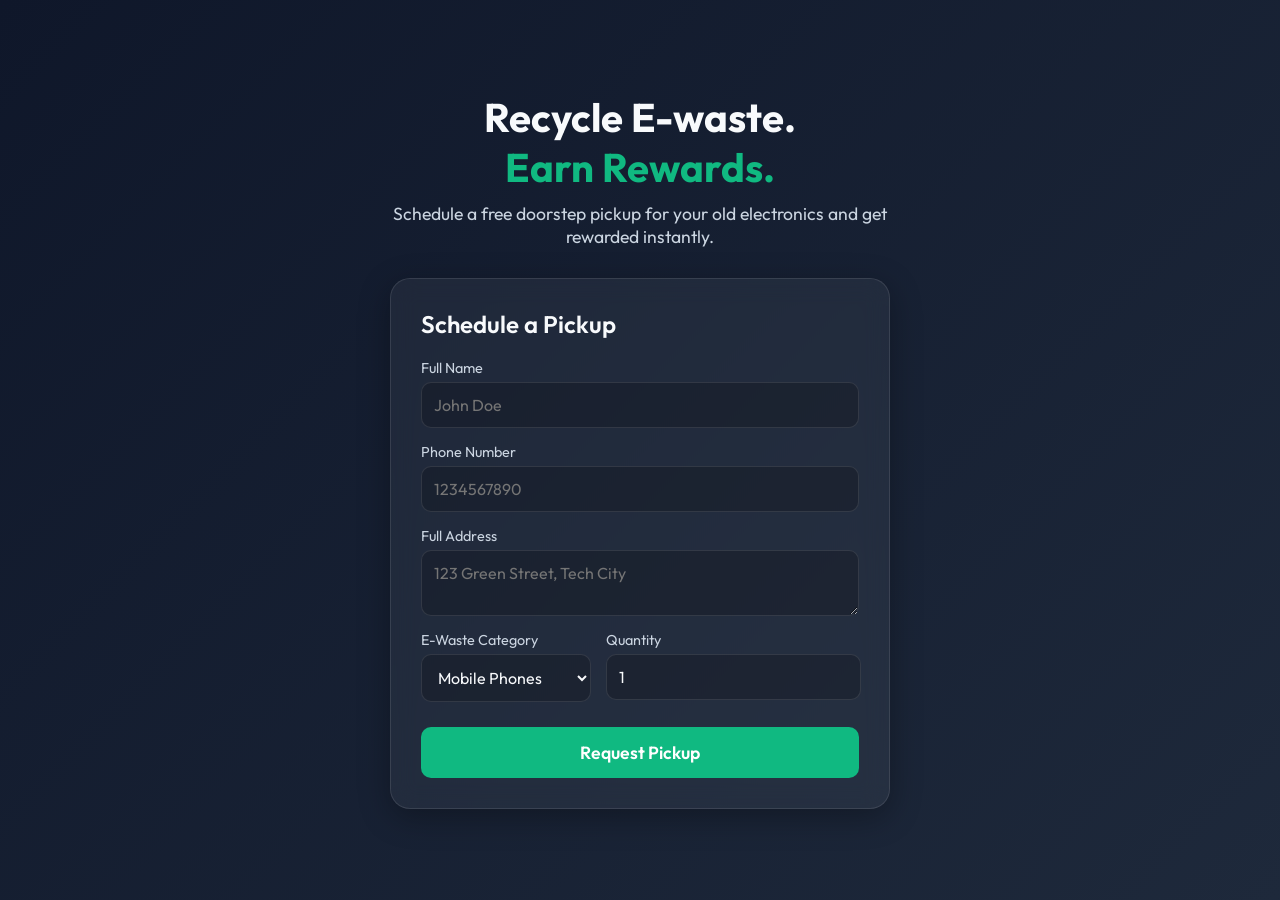
==== frontend/index.html @ 9cf576cc "Initial commit: Complete E-Waste MVP" ====
<!DOCTYPE html>
<html lang="en">

<head>
    <meta charset="UTF-8">
    <meta name="viewport" content="width=device-width,initial-scale=1.0">
    <title>Eco-Collect | E-Waste Rewards</title>
    <!-- Importing a beautiful modern font from Google -->
    <link href="https://fonts.googleapis.com/css2?family=Outfit:wght@300;400;600;700&display=swap" rel="stylesheet">
    <!--Connecting our CSS file-->
    <link rel="stylesheet" href="style.css">
</head>

<body>
    <div class="container">
        <!--Hero Section -->
        <header class="hero">
            <h1>Recycle E-waste. <span class="highlight"> <br>Earn Rewards.</span></h1>
            <p> Schedule a free doorstep pickup for your old electronics and get rewarded instantly. </p>
        </header>

        <!-- Main Form Section -->
        <main class="card glass">
            <div id="form-section">
                <h2>Schedule a Pickup</h2>
                <form id="pickup-form">
                    <div class="input-group">
                        <label for="fullName">Full Name</label>
                        <input type="text" id="fullName" required placeholder="John Doe">
                    </div>
                    <div class="input-group">
                        <label for="phone">Phone Number</label>
                        <input type="tel" id="phone" required placeholder="1234567890">
                    </div>
                    <div class="input-group">
                        <label for="address">Full Address</label>
                        <textarea id="address" required rows="2" placeholder="123 Green Street, Tech City"></textarea>
                    </div>
                    <div class="row">
                        <div class="input-group">
                            <label for="category">E-Waste Category</label>
                            <select id="category" required>
                                <option value="Mobile">Mobile Phones</option>
                                <option value="Laptop">Laptops</option>
                                <option value="Accessories">Accessories</option>
                                <option value="Large Appliances">Large Appliances</option>
                            </select>
                        </div>
                        <div class="input-group">
                            <label for="quantity">Quantity</label>
                            <input type="number" id="quantity" required min="1" value="1">
                        </div>
                    </div>
                    <button type="submit" id="submit-btn" class="btn-primary">Request Pickup</button>
                    <p id="error-message" class="error hidden">Someting went wrong. Please try again.</p>
                </form>
            </div>
            <!-- Success Section (Hidden by default shown by JS later) -->
            <div id="success-section" class="hidden">
                <div class="success-icon">🎉</div>
                <h2> Pickup Scheduled!</h2>
                <p> Your request (ID: <span id="req-id"></span>) is pending. </p>
                <div class="reward-box">
                    <span class="reward-text">Estimated Reward</span>
                    <span class="reward-points" id="reward-points">0</span>
                    <span class="pts">pts</span>
                </div>
                <p class="small-text">Our team will contact you shortly to confirm the pickup time</p>
                <button id="reset-btn" class="btn-secondary">Schedule Another</button>
            </div>
        </main>
    </div>
    <!-- We will create this JS file in the next step-->
    <script src="app.js"></script>
</body>

</html>
---- frontend/style.css ----
:root {
    /* Color Palette */
    --bg-gradient: linear-gradient(135deg, #0f172a, #1e293b);
    --primary-color: #10b981;
    /* Vibrant Green */
    --primary-hover: #059669;
    --text-main: #f8fafc;
    --text-muted: #cbd5e1;
    --glass-bg: rgba(255, 255, 255, 0.05);
    --glass-border: rgba(255, 255, 255, 0.1);
}

* {
    box-sizing: border-box;
    margin: 0;
    padding: 0;
}

body {
    font-family: 'Outfit', sans-serif;
    background: var(--bg-gradient);
    color: var(--text-main);
    min-height: 100vh;
    display: flex;
    justify-content: center;
    align-items: center;
    padding: 20px;
}

.container {
    max-width: 500px;
    width: 100%;
}

/* Typography & Hero */
.hero {
    text-align: center;
    margin-bottom: 30px;
    animation: fadeInDown 0.8s ease-out;
    /* Smooth entrance */
}

.hero h1 {
    font-size: 2.5rem;
    font-weight: 700;
    margin-bottom: 10px;
}

.highlight {
    color: var(--primary-color);
}

.hero p {
    color: var(--text-muted);
    font-size: 1.1rem;
}

/* Glassmorphism Card Effect */
.glass {
    background: var(--glass-bg);
    backdrop-filter: blur(12px);
    -webkit-backdrop-filter: blur(12px);
    border: 1px solid var(--glass-border);
    border-radius: 20px;
    padding: 30px;
    box-shadow: 0 8px 32px 0 rgba(0, 0, 0, 0.3);
    animation: fadeInUp 0.8s ease-out;
}

h2 {
    font-size: 1.5rem;
    margin-bottom: 20px;
    font-weight: 600;
}

/* Form Inputs */
.input-group {
    margin-bottom: 15px;
    display: flex;
    flex-direction: column;
}

.row {
    display: flex;
    gap: 15px;
}

.row .input-group {
    flex: 1;
}

label {
    font-size: 0.9rem;
    color: var(--text-muted);
    margin-bottom: 5px;
}

input,
select,
textarea {
    background: rgba(0, 0, 0, 0.2);
    border: 1px solid var(--glass-border);
    border-radius: 10px;
    padding: 12px;
    color: var(--text-main);
    font-family: 'Outfit', sans-serif;
    font-size: 1rem;
    transition: all 0.3s ease;
}

input:focus,
select:focus,
textarea:focus {
    outline: none;
    border-color: var(--primary-color);
    box-shadow: 0 0 10px rgba(16, 185, 129, 0.2);
    /* Glow effect */
}

/* Buttons */
button {
    width: 100%;
    padding: 14px;
    border: none;
    border-radius: 10px;
    font-size: 1.1rem;
    font-weight: 600;
    font-family: 'Outfit', sans-serif;
    cursor: pointer;
    transition: all 0.3s ease;
    margin-top: 10px;
}

.btn-primary {
    background: var(--primary-color);
    color: white;
}

.btn-primary:hover {
    background: var(--primary-hover);
    transform: translateY(-2px);
}

.btn-secondary {
    background: transparent;
    border: 1px solid var(--primary-color);
    color: var(--primary-color);
    margin-top: 20px;
}

.btn-secondary:hover {
    background: rgba(16, 185, 129, 0.1);
}

/* Utility Classes */
.hidden {
    display: none !important;
}

.error {
    color: #ef4444;
    font-size: 0.9rem;
    margin-top: 10px;
    text-align: center;
}

.small-text {
    color: var(--text-muted);
    font-size: 0.85rem;
    margin-top: 10px;
}

/* Success Screen */
#success-section {
    text-align: center;
    animation: zoomIn 0.5s ease-out;
}

.success-icon {
    font-size: 4rem;
    margin-bottom: 10px;
}

.reward-box {
    background: rgba(16, 185, 129, 0.1);
    border: 1px solid var(--primary-color);
    border-radius: 15px;
    padding: 20px;
    margin: 20px 0;
}

.reward-text {
    display: block;
    color: var(--primary-color);
    font-size: 0.9rem;
    text-transform: uppercase;
    letter-spacing: 1px;
}

.reward-points {
    font-size: 3rem;
    font-weight: 700;
    color: white;
}

.pts {
    font-size: 1.2rem;
    color: var(--text-muted);
}

/* Animations Keyframes */
@keyframes fadeInDown {
    from {
        opacity: 0;
        transform: translateY(-20px);
    }

    to {
        opacity: 1;
        transform: translateY(0);
    }
}

@keyframes fadeInUp {
    from {
        opacity: 0;
        transform: translateY(20px);
    }

    to {
        opacity: 1;
        transform: translateY(0);
    }
}

@keyframes zoomIn {
    from {
        opacity: 0;
        transform: scale(0.9);
    }

    to {
        opacity: 1;
        transform: scale(1);
    }
}
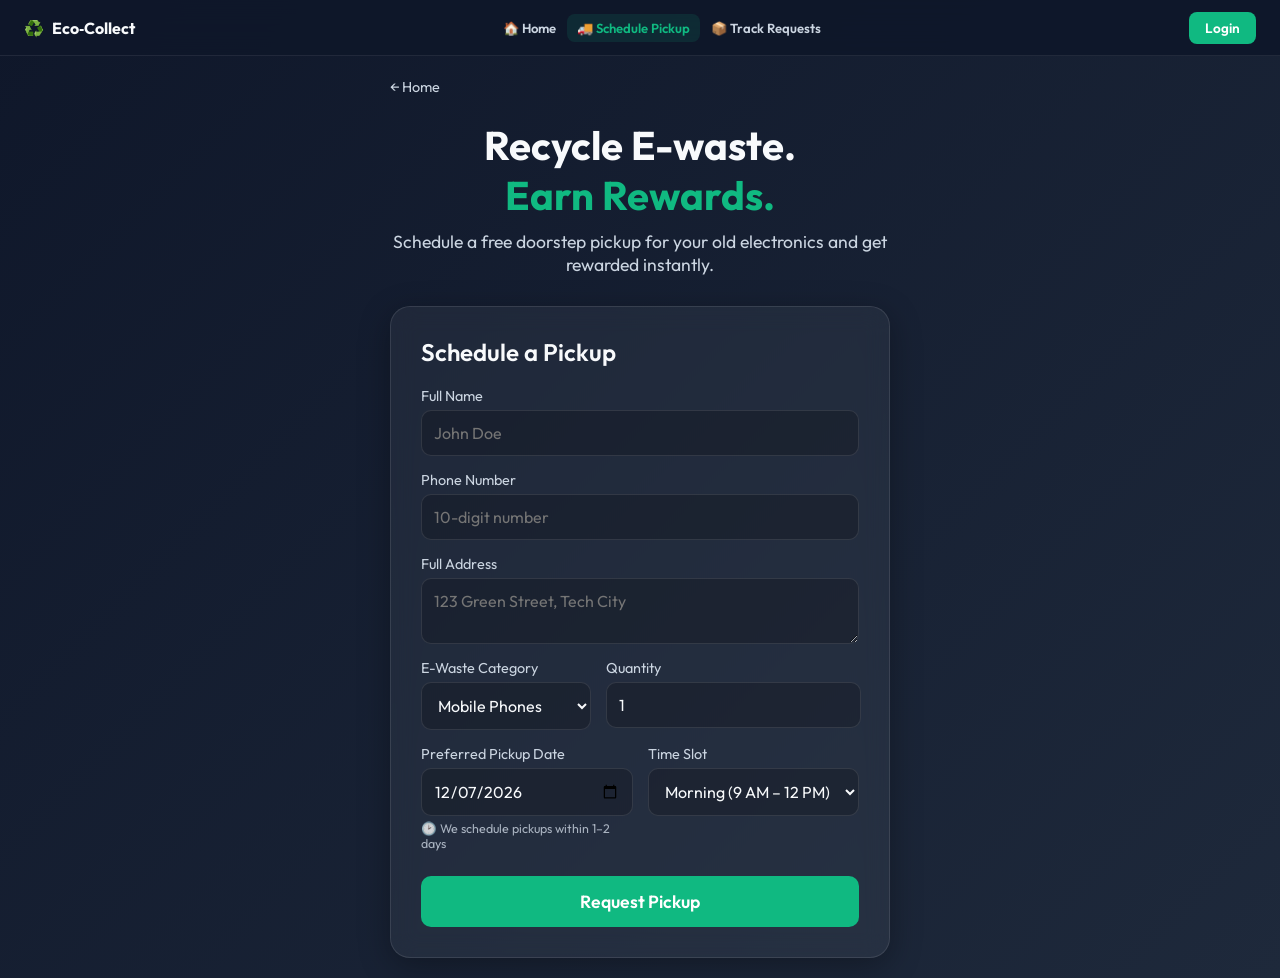
==== commit 78c6fb38: "Update frontend UI + cancel feature + admin dashboard improvements" ====
--- a/frontend/index.html
+++ b/frontend/index.html
@@ -11,8 +11,58 @@
     <link rel="stylesheet" href="style.css">
 </head>
 
+<style>
+    .nav-back {
+        display: inline-flex;
+        align-items: center;
+        gap: 6px;
+        color: var(--text-muted);
+        text-decoration: none;
+        font-size: 0.9rem;
+        margin-bottom: 24px;
+        transition: color 0.2s ease;
+    }
+    .nav-back:hover { color: var(--primary-color); }
+
+    /* Logged-in scheduling context strip */
+    .schedule-as-strip {
+        display: flex;
+        align-items: center;
+        justify-content: space-between;
+        gap: 10px;
+        background: rgba(16, 185, 129, 0.06);
+        border: 1px solid rgba(16, 185, 129, 0.18);
+        border-radius: 12px;
+        padding: 10px 16px;
+        margin-bottom: 16px;
+        font-size: 0.85rem;
+        color: var(--text-muted);
+    }
+
+    .schedule-as-strip strong { color: var(--primary-color); }
+
+    .schedule-as-strip a {
+        color: var(--text-muted);
+        font-size: 0.8rem;
+        text-decoration: none;
+        white-space: nowrap;
+        transition: color 0.2s;
+    }
+
+    .schedule-as-strip a:hover { color: var(--primary-color); }
+
+    .field-hint {
+        font-size: 0.78rem;
+        color: var(--text-muted);
+        margin-top: 5px;
+        opacity: 0.8;
+    }
+</style>
+
 <body>
     <div class="container">
+        <a href="home.html" class="nav-back">&#8592; Home</a>
+
         <!--Hero Section -->
         <header class="hero">
             <h1>Recycle E-waste. <span class="highlight"> <br>Earn Rewards.</span></h1>
@@ -21,6 +71,12 @@
 
         <!-- Main Form Section -->
         <main class="card glass">
+            <!-- Shows when user is logged in -->
+            <div id="schedule-as-strip" class="schedule-as-strip hidden">
+                &#128100; Scheduling as <strong id="schedule-as-name"></strong>
+                <a href="home.html">&#128202; Dashboard</a>
+            </div>
+
             <div id="form-section">
                 <h2>Schedule a Pickup</h2>
                 <form id="pickup-form">
@@ -30,7 +86,9 @@
                     </div>
                     <div class="input-group">
                         <label for="phone">Phone Number</label>
-                        <input type="tel" id="phone" required placeholder="1234567890">
+                        <input type="tel" id="phone" required placeholder="10-digit number"
+                               inputmode="numeric" maxlength="10" autocomplete="tel">
+                        <p id="phone-error" class="error hidden"></p>
                     </div>
                     <div class="input-group">
                         <label for="address">Full Address</label>
@@ -51,6 +109,22 @@
                             <input type="number" id="quantity" required min="1" value="1">
                         </div>
                     </div>
+                    <div class="row">
+                        <div class="input-group">
+                            <label for="preferred-date">Preferred Pickup Date</label>
+                            <input type="date" id="preferred-date">
+                            <span class="field-hint">&#128337; We schedule pickups within 1–2 days</span>
+                        </div>
+                        <div class="input-group">
+                            <label for="time-slot">Time Slot</label>
+                            <select id="time-slot">
+                                <option value="Morning">Morning (9 AM – 12 PM)</option>
+                                <option value="Afternoon">Afternoon (12 – 4 PM)</option>
+                                <option value="Evening">Evening (4 – 7 PM)</option>
+                            </select>
+                        </div>
+                    </div>
+                    <p id="date-error" class="error hidden"></p>
                     <button type="submit" id="submit-btn" class="btn-primary">Request Pickup</button>
                     <p id="error-message" class="error hidden">Someting went wrong. Please try again.</p>
                 </form>
@@ -67,10 +141,14 @@
                 </div>
                 <p class="small-text">Our team will contact you shortly to confirm the pickup time</p>
                 <button id="reset-btn" class="btn-secondary">Schedule Another</button>
+                <a href="track.html" style="display:block; text-align:center; margin-top:12px; color:var(--text-muted); font-size:0.9rem; text-decoration:none;">
+                    Track this request &rarr;
+                </a>
             </div>
         </main>
     </div>
-    <!-- We will create this JS file in the next step-->
+    <script src="auth.js"></script>
+    <script>injectNavbar('schedule');</script>
     <script src="app.js"></script>
 </body>
 
--- a/frontend/style.css
+++ b/frontend/style.css
@@ -87,6 +87,10 @@
 
 .row .input-group {
     flex: 1;
+}
+
+@media (max-width: 500px) {
+    .row { flex-direction: column; gap: 0; }
 }
 
 label {
@@ -208,6 +212,552 @@
     color: var(--text-muted);
 }
 
+/* ── Persistent Navbar ──────────────────────────────────────────────────────── */
+.eco-navbar {
+    position: fixed;
+    top: 0; left: 0; right: 0;
+    z-index: 200;
+    display: flex;
+    align-items: center;
+    justify-content: space-between;
+    height: 56px;
+    padding: 0 24px;
+    background: rgba(15, 23, 42, 0.92);
+    backdrop-filter: blur(16px);
+    -webkit-backdrop-filter: blur(16px);
+    border-bottom: 1px solid rgba(255, 255, 255, 0.08);
+}
+
+.nav-brand {
+    display: inline-flex;
+    align-items: center;
+    gap: 8px;
+    font-size: 1rem;
+    font-weight: 700;
+    color: var(--text-main);
+    text-decoration: none;
+    white-space: nowrap;
+}
+
+.nav-links {
+    display: flex;
+    gap: 1px;
+}
+
+.nav-link {
+    padding: 6px 10px;
+    border-radius: 8px;
+    font-size: 0.82rem;
+    font-weight: 600;
+    color: var(--text-muted);
+    text-decoration: none;
+    white-space: nowrap;
+    transition: all 0.2s ease;
+}
+
+.nav-link:hover  { background: rgba(255,255,255,0.07); color: var(--text-main); }
+.nav-link.active { background: rgba(16,185,129,0.12);  color: var(--primary-color); }
+
+.nav-link-admin         { color: #a5b4fc; }
+.nav-link-admin:hover   { background: rgba(99,102,241,0.1); color: #c7d2fe; }
+.nav-link-admin.active  { background: rgba(99,102,241,0.15); color: #818cf8; }
+
+.nav-right {
+    display: flex;
+    align-items: center;
+    gap: 10px;
+}
+
+.nav-user-chip {
+    display: flex;
+    align-items: center;
+    gap: 6px;
+    padding: 5px 12px;
+    background: rgba(16, 185, 129, 0.1);
+    border: 1px solid rgba(16, 185, 129, 0.25);
+    border-radius: 20px;
+    font-size: 0.82rem;
+}
+
+.nav-user-name {
+    color: var(--primary-color);
+    font-weight: 600;
+    max-width: 130px;
+    overflow: hidden;
+    text-overflow: ellipsis;
+    white-space: nowrap;
+}
+
+.nav-btn {
+    padding: 7px 16px;
+    border-radius: 8px;
+    font-size: 0.85rem;
+    font-weight: 600;
+    font-family: 'Outfit', sans-serif;
+    cursor: pointer;
+    text-decoration: none;
+    transition: all 0.2s ease;
+    display: inline-flex;
+    align-items: center;
+    width: auto !important;
+    margin: 0 !important;
+}
+
+.nav-login  { background: var(--primary-color); color: white; border: none; }
+.nav-login:hover { background: var(--primary-hover); transform: none; }
+
+.nav-logout {
+    background: transparent;
+    color: var(--text-muted);
+    border: 1px solid var(--glass-border);
+}
+.nav-logout:hover { color: #ef4444; border-color: rgba(239,68,68,0.35); transform: none; }
+
+/* ── Admin navbar variant ─────────────────────────────────────────────────── */
+.eco-navbar-admin {
+    border-bottom: 1px solid rgba(99, 102, 241, 0.25);
+}
+
+.admin-nav-badge {
+    display: inline-flex;
+    align-items: center;
+    gap: 6px;
+    font-size: 0.82rem;
+    font-weight: 700;
+    color: #818cf8;
+    padding: 5px 12px;
+    background: rgba(99, 102, 241, 0.08);
+    border: 1px solid rgba(99, 102, 241, 0.2);
+    border-radius: 20px;
+    white-space: nowrap;
+}
+
+.admin-user-site-link {
+    color: var(--text-muted);
+    border: 1px solid var(--glass-border);
+    text-decoration: none;
+}
+
+.admin-user-site-link:hover {
+    color: var(--text-main);
+    border-color: rgba(255, 255, 255, 0.2);
+    transform: none;
+}
+
+@media (max-width: 800px) {
+    .eco-navbar { padding: 0 16px; }
+    .nav-links   { display: none; }
+}
+
+@media (max-width: 540px) {
+    .nav-user-name { max-width: 80px; }
+}
+
+/* ── Skeleton loading ────────────────────────────────────────────────────────── */
+.skeleton-wrap { animation: fadeInUp 0.3s ease-out; }
+
+.skeleton-card {
+    background: var(--glass-bg);
+    border: 1px solid var(--glass-border);
+    border-radius: 16px;
+    padding: 20px;
+    margin-bottom: 14px;
+}
+
+.skel-row {
+    display: flex;
+    justify-content: space-between;
+    align-items: center;
+    margin-bottom: 14px;
+}
+
+.skel-line {
+    height: 13px;
+    border-radius: 7px;
+    background: linear-gradient(90deg,
+        rgba(255,255,255,0.04) 0%,
+        rgba(255,255,255,0.10) 50%,
+        rgba(255,255,255,0.04) 100%
+    );
+    background-size: 200% 100%;
+    animation: shimmer 1.6s ease-in-out infinite;
+}
+
+.skel-badge {
+    width: 72px;
+    height: 22px;
+    border-radius: 12px;
+    flex-shrink: 0;
+    background: linear-gradient(90deg,
+        rgba(255,255,255,0.04) 0%,
+        rgba(255,255,255,0.10) 50%,
+        rgba(255,255,255,0.04) 100%
+    );
+    background-size: 200% 100%;
+    animation: shimmer 1.6s ease-in-out infinite;
+}
+
+.skel-tl {
+    display: flex;
+    align-items: center;
+    gap: 4px;
+    margin: 16px 0 14px;
+}
+
+.skel-dot {
+    width: 11px; height: 11px;
+    border-radius: 50%;
+    flex-shrink: 0;
+    background: linear-gradient(90deg,
+        rgba(255,255,255,0.06) 0%,
+        rgba(255,255,255,0.12) 50%,
+        rgba(255,255,255,0.06) 100%
+    );
+    background-size: 200% 100%;
+    animation: shimmer 1.6s ease-in-out infinite;
+}
+
+.skel-dash { flex: 1; height: 2px; background: rgba(255,255,255,0.06); }
+
+@keyframes shimmer {
+    0%   { background-position:  200% 0; }
+    100% { background-position: -200% 0; }
+}
+
+/* ── Improved empty / error states ──────────────────────────────────────────── */
+.empty-illustration {
+    width: 90px;
+    height: 90px;
+    background: rgba(255,255,255,0.04);
+    border: 1px solid var(--glass-border);
+    border-radius: 50%;
+    display: flex;
+    align-items: center;
+    justify-content: center;
+    font-size: 2.5rem;
+    margin: 0 auto 18px;
+}
+
+.empty-cta {
+    display: inline-block;
+    margin-top: 18px;
+    padding: 10px 22px;
+    background: var(--primary-color);
+    color: white;
+    border-radius: 10px;
+    font-size: 0.9rem;
+    font-weight: 600;
+    text-decoration: none;
+    transition: background 0.2s ease, transform 0.2s ease;
+}
+.empty-cta:hover { background: var(--primary-hover); transform: translateY(-2px); }
+
+.retry-btn {
+    display: inline-block;
+    margin-top: 14px;
+    padding: 9px 20px;
+    background: transparent;
+    color: var(--text-muted);
+    border: 1px solid var(--glass-border);
+    border-radius: 10px;
+    font-size: 0.88rem;
+    font-weight: 600;
+    font-family: 'Outfit', sans-serif;
+    cursor: pointer;
+    width: auto !important;
+    margin-top: 14px !important;
+    transition: all 0.2s ease;
+}
+.retry-btn:hover { border-color: var(--primary-color); color: var(--primary-color); transform: none; }
+
+/* ── Recycling Certificate ───────────────────────────────────────────────────── */
+.cert-overlay {
+    position: fixed;
+    inset: 0;
+    z-index: 300;
+    background: rgba(0, 0, 0, 0.72);
+    backdrop-filter: blur(6px);
+    display: flex;
+    align-items: center;
+    justify-content: center;
+    padding: 20px;
+    animation: fadeIn 0.2s ease-out;
+}
+
+@keyframes fadeIn { from { opacity:0; } to { opacity:1; } }
+
+.cert-modal {
+    width: 100%;
+    max-width: 460px;
+    animation: zoomIn 0.25s ease-out;
+}
+
+.cert-paper {
+    background: linear-gradient(150deg, #112240, #0a192f);
+    border: 1.5px solid rgba(16,185,129,0.45);
+    border-radius: 22px;
+    padding: 36px 30px 28px;
+    text-align: center;
+    position: relative;
+    overflow: hidden;
+}
+
+.cert-paper::before {
+    content: '';
+    position: absolute;
+    top: -70px; right: -70px;
+    width: 220px; height: 220px;
+    background: radial-gradient(circle, rgba(16,185,129,0.09), transparent 70%);
+    pointer-events: none;
+}
+
+.cert-paper::after {
+    content: '';
+    position: absolute;
+    bottom: -60px; left: -60px;
+    width: 180px; height: 180px;
+    background: radial-gradient(circle, rgba(16,185,129,0.06), transparent 70%);
+    pointer-events: none;
+}
+
+.cert-badge-ring {
+    width: 68px; height: 68px;
+    background: rgba(16,185,129,0.12);
+    border: 2px solid rgba(16,185,129,0.45);
+    border-radius: 50%;
+    display: flex;
+    align-items: center;
+    justify-content: center;
+    margin: 0 auto 14px;
+    font-size: 1.9rem;
+}
+
+.cert-eyebrow {
+    font-size: 0.68rem;
+    text-transform: uppercase;
+    letter-spacing: 3px;
+    color: var(--primary-color);
+    font-weight: 700;
+    margin-bottom: 6px;
+}
+
+.cert-heading {
+    font-size: 1.65rem;
+    font-weight: 700;
+    margin-bottom: 2px;
+}
+
+.cert-sub {
+    font-size: 0.8rem;
+    color: var(--text-muted);
+    margin-bottom: 20px;
+}
+
+.cert-divider {
+    height: 1px;
+    background: rgba(16,185,129,0.18);
+    margin: 18px 0;
+}
+
+.cert-certifies {
+    font-size: 0.82rem;
+    color: var(--text-muted);
+    margin-bottom: 6px;
+}
+
+.cert-name {
+    font-size: 1.35rem;
+    font-weight: 700;
+    color: var(--primary-color);
+    margin-bottom: 8px;
+}
+
+.cert-desc {
+    font-size: 0.82rem;
+    color: var(--text-muted);
+    margin-bottom: 18px;
+    line-height: 1.6;
+}
+
+.cert-stats-row {
+    display: flex;
+    gap: 14px;
+    justify-content: center;
+    margin-bottom: 18px;
+}
+
+.cert-stat {
+    background: rgba(16,185,129,0.07);
+    border: 1px solid rgba(16,185,129,0.2);
+    border-radius: 14px;
+    padding: 14px 18px;
+    min-width: 108px;
+}
+
+.cert-stat-number {
+    font-size: 1.55rem;
+    font-weight: 700;
+    color: var(--primary-color);
+    line-height: 1;
+}
+
+.cert-stat-label {
+    font-size: 0.7rem;
+    color: var(--text-muted);
+    text-transform: uppercase;
+    letter-spacing: 0.5px;
+    margin-top: 4px;
+}
+
+.cert-footer-line {
+    font-size: 0.73rem;
+    color: rgba(255,255,255,0.25);
+    margin-top: 6px;
+}
+
+/* Certificate action buttons */
+.cert-actions {
+    display: flex;
+    gap: 10px;
+    margin-top: 12px;
+}
+
+.cert-actions button {
+    flex: 1;
+    margin: 0;
+    padding: 12px;
+    font-size: 0.9rem;
+    width: auto !important;
+    margin-top: 0 !important;
+}
+
+.cert-dl-btn  { background: var(--primary-color); color: white; }
+.cert-dl-btn:hover  { background: var(--primary-hover); transform: translateY(-1px); }
+
+.cert-cls-btn {
+    background: transparent;
+    color: var(--text-muted);
+    border: 1px solid var(--glass-border) !important;
+}
+.cert-cls-btn:hover { border-color: rgba(255,255,255,0.25) !important; color: var(--text-main); transform: none; }
+
+/* "View Certificate" button inside request cards */
+.cert-open-btn {
+    display: inline-flex;
+    align-items: center;
+    gap: 4px;
+    padding: 4px 12px;
+    background: rgba(16,185,129,0.1);
+    border: 1px solid rgba(16,185,129,0.3);
+    border-radius: 20px;
+    color: var(--primary-color);
+    font-size: 0.75rem;
+    font-weight: 700;
+    font-family: 'Outfit', sans-serif;
+    cursor: pointer;
+    transition: all 0.2s ease;
+    width: auto !important;
+    margin: 0 !important;
+}
+.cert-open-btn:hover { background: rgba(16,185,129,0.2); transform: none; }
+
+/* ── Print / PDF export ──────────────────────────────────────────────────────── */
+@media print {
+    body > *:not(.cert-overlay) { display: none !important; }
+    .cert-overlay {
+        position: static !important;
+        background: white !important;
+        padding: 0 !important;
+        display: block !important;
+    }
+    .cert-modal { max-width: 100% !important; }
+    .cert-paper {
+        background: white !important;
+        border-color: #10b981 !important;
+        box-shadow: none !important;
+    }
+    .cert-paper::before, .cert-paper::after { display: none; }
+    .cert-heading, .cert-name { color: #0f172a !important; }
+    .cert-eyebrow, .cert-stat-number { color: #059669 !important; }
+    .cert-certifies, .cert-desc, .cert-sub,
+    .cert-stat-label, .cert-footer-line { color: #475569 !important; }
+    .cert-stat { background: #f0fdf4 !important; border-color: #10b981 !important; }
+    .cert-badge-ring { background: #d1fae5 !important; border-color: #10b981 !important; }
+    .cert-divider { background: #10b981 !important; }
+    .cert-actions { display: none !important; }
+}
+
+/* ── Login page ──────────────────────────────────────────────────────────────── */
+.login-wrap {
+    width: 100%;
+    max-width: 420px;
+    animation: fadeInUp 0.6s ease-out;
+}
+
+.login-logo {
+    text-align: center;
+    margin-bottom: 28px;
+}
+
+.login-logo-icon {
+    font-size: 2.4rem;
+    display: block;
+    margin-bottom: 8px;
+}
+
+.login-logo h1 {
+    font-size: 1.65rem;
+    font-weight: 700;
+}
+
+.login-logo p {
+    color: var(--text-muted);
+    font-size: 0.9rem;
+    margin-top: 4px;
+}
+
+.login-toggle {
+    display: flex;
+    background: rgba(0,0,0,0.2);
+    border-radius: 12px;
+    padding: 4px;
+    margin-bottom: 24px;
+    gap: 4px;
+}
+
+.login-tab {
+    flex: 1;
+    padding: 9px;
+    background: transparent;
+    border: none;
+    border-radius: 9px;
+    color: var(--text-muted);
+    font-family: 'Outfit', sans-serif;
+    font-size: 0.9rem;
+    font-weight: 600;
+    cursor: pointer;
+    transition: all 0.2s ease;
+    margin: 0 !important;
+    width: auto !important;
+}
+
+.login-tab.active {
+    background: var(--primary-color);
+    color: white;
+}
+
+.login-tab:hover:not(.active) { color: var(--text-main); transform: none; }
+
+.login-note {
+    font-size: 0.82rem;
+    color: var(--text-muted);
+    text-align: center;
+    margin-top: 16px;
+    line-height: 1.6;
+}
+
+.login-note a { color: var(--primary-color); text-decoration: none; }
+
 /* Animations Keyframes */
 @keyframes fadeInDown {
     from {
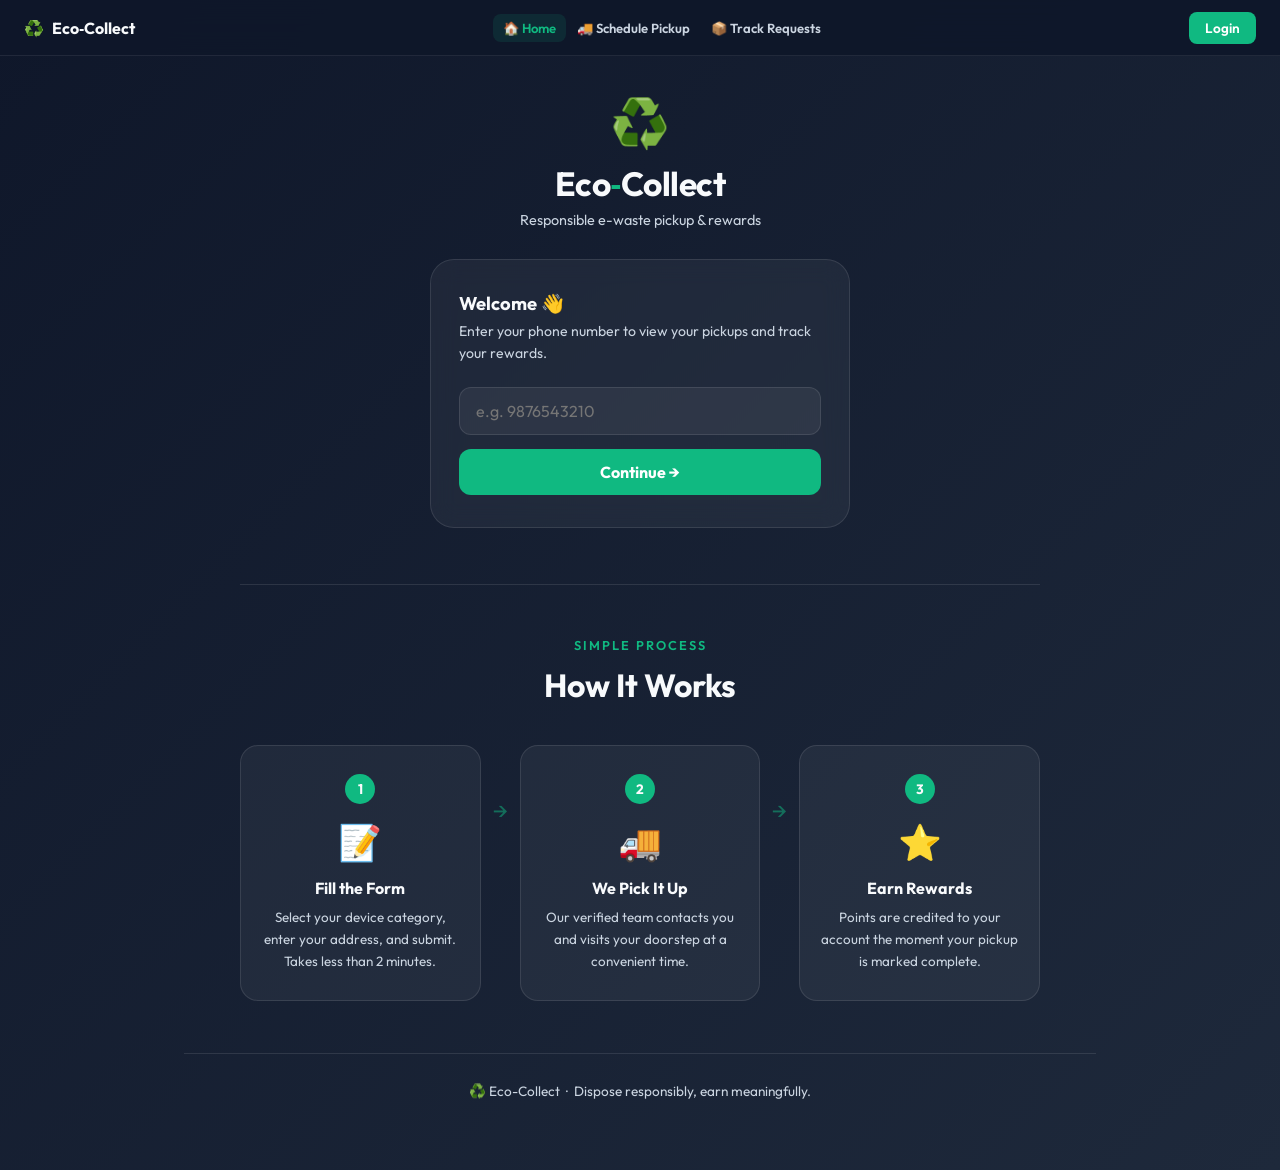
==== commit 97a5a067: "fix entry page routing" ====
--- a/frontend/index.html
+++ b/frontend/index.html
@@ -3,153 +3,1031 @@
 
 <head>
     <meta charset="UTF-8">
-    <meta name="viewport" content="width=device-width,initial-scale=1.0">
+    <meta name="viewport" content="width=device-width, initial-scale=1.0">
     <title>Eco-Collect | E-Waste Rewards</title>
-    <!-- Importing a beautiful modern font from Google -->
     <link href="https://fonts.googleapis.com/css2?family=Outfit:wght@300;400;600;700&display=swap" rel="stylesheet">
-    <!--Connecting our CSS file-->
     <link rel="stylesheet" href="style.css">
+    <style>
+        html { scroll-behavior: smooth; }
+
+        body {
+            align-items: flex-start;
+            padding: 0;
+        }
+
+        .home-wrap {
+            max-width: 960px;
+            width: 100%;
+            margin: 0 auto;
+            padding: 0 24px 70px;
+        }
+
+        /* ── Section switching ── */
+        .app-section.hidden { display: none; }
+
+        /* ═══════════════════════════════════════════
+           LOGIN SECTION
+        ════════════════════════════════════════════ */
+
+        #section-login {
+            display: flex;
+            flex-direction: column;
+            align-items: center;
+            padding-top: 36px;
+        }
+
+        .login-shell-wrap {
+            width: 100%;
+            max-width: 420px;
+        }
+
+        .login-brand {
+            text-align: center;
+            margin-bottom: 30px;
+            animation: fadeInDown 0.6s ease-out;
+        }
+
+        .login-brand-logo {
+            font-size: 3rem;
+            display: block;
+            margin-bottom: 10px;
+        }
+
+        .login-brand-name {
+            font-size: 2.1rem;
+            font-weight: 700;
+            letter-spacing: -0.5px;
+        }
+
+        .login-brand-name .dot { color: var(--primary-color); }
+
+        .login-brand-sub {
+            color: var(--text-muted);
+            font-size: 0.9rem;
+            margin-top: 6px;
+        }
+
+        .login-shell-card {
+            background: var(--glass-bg);
+            backdrop-filter: blur(12px);
+            -webkit-backdrop-filter: blur(12px);
+            border: 1px solid var(--glass-border);
+            border-radius: 24px;
+            padding: 32px 28px;
+            animation: fadeInUp 0.6s ease-out 0.1s both;
+        }
+
+        .login-step-title {
+            font-size: 1.15rem;
+            font-weight: 700;
+            margin-bottom: 6px;
+        }
+
+        .login-step-sub {
+            color: var(--text-muted);
+            font-size: 0.88rem;
+            line-height: 1.55;
+            margin-bottom: 22px;
+        }
+
+        .login-input {
+            width: 100%;
+            background: rgba(255, 255, 255, 0.06);
+            border: 1px solid var(--glass-border);
+            border-radius: 12px;
+            padding: 13px 16px;
+            font-size: 1rem;
+            font-family: 'Outfit', sans-serif;
+            color: var(--text-main);
+            box-sizing: border-box;
+            transition: border-color 0.2s ease;
+            margin-bottom: 14px;
+            margin-top: 0;
+        }
+
+        .login-input:focus {
+            outline: none;
+            border-color: var(--primary-color);
+        }
+
+        .login-btn {
+            width: 100%;
+            padding: 13px;
+            background: var(--primary-color);
+            color: white;
+            border: none;
+            border-radius: 12px;
+            font-size: 1rem;
+            font-weight: 700;
+            font-family: 'Outfit', sans-serif;
+            cursor: pointer;
+            margin-top: 0;
+            transition: background 0.2s ease, transform 0.15s ease, opacity 0.15s ease;
+        }
+
+        .login-btn:hover:not(:disabled) { background: var(--primary-hover); transform: translateY(-1px); }
+        .login-btn:active:not(:disabled) { transform: translateY(0); }
+        .login-btn:disabled { opacity: 0.55; cursor: not-allowed; }
+
+        .login-error {
+            color: #f87171;
+            font-size: 0.84rem;
+            margin-top: 10px;
+            margin-bottom: 0;
+        }
+
+        .login-back-link {
+            display: block;
+            text-align: center;
+            color: var(--text-muted);
+            font-size: 0.84rem;
+            cursor: pointer;
+            margin-top: 16px;
+            transition: color 0.2s ease;
+            user-select: none;
+        }
+
+        .login-back-link:hover { color: var(--text-main); }
+
+        /* How It Works visible below login card */
+        .login-how {
+            width: 100%;
+            max-width: 800px;
+            margin-top: 56px;
+        }
+
+        /* ═══════════════════════════════════════════
+           DASHBOARD SECTION
+        ════════════════════════════════════════════ */
+
+        #section-dashboard {
+            padding-top: 40px;
+        }
+
+        /* Welcome row */
+        .dash-welcome-row {
+            display: flex;
+            align-items: center;
+            justify-content: space-between;
+            gap: 14px;
+            margin-bottom: 28px;
+            flex-wrap: wrap;
+            animation: fadeInDown 0.5s ease-out;
+        }
+
+        .dash-welcome-left h2 {
+            font-size: 1.6rem;
+            font-weight: 700;
+            margin-bottom: 5px;
+        }
+
+        .dash-phone-pill {
+            display: inline-block;
+            background: rgba(16, 185, 129, 0.08);
+            border: 1px solid rgba(16, 185, 129, 0.2);
+            border-radius: 20px;
+            padding: 2px 10px;
+            font-size: 0.8rem;
+            color: var(--primary-color);
+            font-weight: 600;
+        }
+
+        .btn-logout {
+            padding: 9px 18px;
+            background: rgba(255, 255, 255, 0.04);
+            border: 1px solid var(--glass-border);
+            border-radius: 10px;
+            color: var(--text-muted);
+            font-family: 'Outfit', sans-serif;
+            font-size: 0.88rem;
+            font-weight: 600;
+            cursor: pointer;
+            white-space: nowrap;
+            width: auto;
+            margin-top: 0;
+            transition: border-color 0.2s ease, color 0.2s ease, transform 0.15s ease;
+        }
+
+        .btn-logout:hover {
+            border-color: #f87171;
+            color: #f87171;
+            transform: translateY(-1px);
+        }
+
+        /* Stat cards */
+        .dash-stats {
+            display: grid;
+            grid-template-columns: repeat(3, 1fr);
+            gap: 16px;
+            margin-bottom: 36px;
+            animation: fadeInUp 0.5s ease-out 0.1s both;
+        }
+
+        .dash-card {
+            background: var(--glass-bg);
+            backdrop-filter: blur(12px);
+            -webkit-backdrop-filter: blur(12px);
+            border: 1px solid var(--glass-border);
+            border-radius: 18px;
+            padding: 22px 16px;
+            text-align: center;
+            transition: transform 0.2s ease, border-color 0.2s ease;
+        }
+
+        .dash-card:hover {
+            transform: translateY(-3px);
+            border-color: rgba(16, 185, 129, 0.4);
+        }
+
+        .dash-icon {
+            font-size: 1.6rem;
+            display: block;
+            margin-bottom: 10px;
+        }
+
+        .dash-number {
+            font-size: 2rem;
+            font-weight: 700;
+            color: var(--primary-color);
+            line-height: 1.1;
+            margin-bottom: 6px;
+        }
+
+        .dash-number.loading {
+            color: var(--text-muted);
+            font-size: 1.4rem;
+        }
+
+        .dash-label {
+            font-size: 0.75rem;
+            color: var(--text-muted);
+            text-transform: uppercase;
+            letter-spacing: 0.5px;
+        }
+
+        /* Recent pickups */
+        .recent-section {
+            margin-bottom: 32px;
+            animation: fadeInUp 0.5s ease-out 0.2s both;
+        }
+
+        .recent-header {
+            display: flex;
+            align-items: center;
+            justify-content: space-between;
+            margin-bottom: 14px;
+        }
+
+        .recent-header h3 {
+            font-size: 0.76rem;
+            font-weight: 700;
+            text-transform: uppercase;
+            letter-spacing: 1.2px;
+            color: var(--text-muted);
+        }
+
+        .recent-header a {
+            font-size: 0.84rem;
+            color: var(--primary-color);
+            text-decoration: none;
+            font-weight: 600;
+            transition: opacity 0.2s ease;
+        }
+
+        .recent-header a:hover { opacity: 0.75; }
+
+        .recent-card {
+            display: flex;
+            align-items: center;
+            gap: 14px;
+            background: var(--glass-bg);
+            border: 1px solid var(--glass-border);
+            border-radius: 14px;
+            padding: 14px 16px;
+            margin-bottom: 10px;
+            transition: border-color 0.2s ease;
+        }
+
+        .recent-card:last-child { margin-bottom: 0; }
+        .recent-card:hover { border-color: rgba(16, 185, 129, 0.3); }
+
+        .recent-icon {
+            font-size: 1.4rem;
+            flex-shrink: 0;
+            width: 36px;
+            text-align: center;
+        }
+
+        .recent-info { flex: 1; min-width: 0; }
+
+        .recent-category {
+            display: block;
+            font-weight: 700;
+            font-size: 0.92rem;
+            margin-bottom: 2px;
+        }
+
+        .recent-addr {
+            display: block;
+            color: var(--text-muted);
+            font-size: 0.8rem;
+            white-space: nowrap;
+            overflow: hidden;
+            text-overflow: ellipsis;
+        }
+
+        .recent-status {
+            font-size: 0.73rem;
+            font-weight: 700;
+            border-radius: 8px;
+            padding: 4px 10px;
+            white-space: nowrap;
+            flex-shrink: 0;
+        }
+
+        .status-pending           { background: rgba(245,158,11,0.12);  color: #f59e0b; }
+        .status-completed         { background: rgba(16,185,129,0.12);  color: #10b981; }
+        .status-cancelled         { background: rgba(100,116,139,0.12); color: #94a3b8; }
+        .status-accepted          { background: rgba(99,102,241,0.12);  color: #818cf8; }
+        .status-pickup-scheduled  { background: rgba(139,92,246,0.12);  color: #a78bfa; }
+        .status-picked-up         { background: rgba(99,102,241,0.12);  color: #818cf8; }
+        .status-in-progress       { background: rgba(234,179,8,0.12);   color: #eab308; }
+
+        .recent-empty {
+            text-align: center;
+            color: var(--text-muted);
+            font-size: 0.9rem;
+            padding: 26px 16px;
+            background: var(--glass-bg);
+            border: 1px solid var(--glass-border);
+            border-radius: 14px;
+        }
+
+        .recent-empty a {
+            color: var(--primary-color);
+            font-weight: 600;
+            text-decoration: none;
+        }
+
+        /* Recent skeletons */
+        .recent-skel {
+            background: var(--glass-bg);
+            border: 1px solid var(--glass-border);
+            border-radius: 14px;
+            padding: 14px 16px;
+            margin-bottom: 10px;
+            display: flex;
+            align-items: center;
+            gap: 14px;
+        }
+
+        .recent-skel-circle {
+            width: 36px;
+            height: 36px;
+            border-radius: 50%;
+            flex-shrink: 0;
+            background: linear-gradient(90deg,
+                rgba(255,255,255,0.04) 25%,
+                rgba(255,255,255,0.09) 50%,
+                rgba(255,255,255,0.04) 75%);
+            background-size: 200%;
+            animation: shimmer 1.4s infinite;
+        }
+
+        .recent-skel-lines { flex: 1; }
+
+        .recent-skel-line {
+            height: 12px;
+            border-radius: 6px;
+            margin-bottom: 7px;
+            background: linear-gradient(90deg,
+                rgba(255,255,255,0.04) 25%,
+                rgba(255,255,255,0.09) 50%,
+                rgba(255,255,255,0.04) 75%);
+            background-size: 200%;
+            animation: shimmer 1.4s infinite;
+        }
+
+        .recent-skel-line:last-child { width: 58%; margin-bottom: 0; }
+
+        /* Dashboard error inline */
+        .dash-inline-error {
+            text-align: center;
+            color: var(--text-muted);
+            font-size: 0.88rem;
+            padding: 22px;
+            background: var(--glass-bg);
+            border: 1px solid var(--glass-border);
+            border-radius: 14px;
+        }
+
+        .dash-inline-error a {
+            color: var(--primary-color);
+            font-weight: 600;
+            cursor: pointer;
+        }
+
+        /* Quick actions */
+        .quick-actions {
+            display: grid;
+            grid-template-columns: repeat(2, 1fr);
+            gap: 14px;
+            margin-bottom: 52px;
+            animation: fadeInUp 0.5s ease-out 0.3s both;
+        }
+
+        .quick-btn {
+            display: flex;
+            align-items: center;
+            justify-content: center;
+            gap: 8px;
+            padding: 16px;
+            border-radius: 16px;
+            font-size: 0.96rem;
+            font-weight: 700;
+            text-decoration: none;
+            transition: transform 0.2s ease, box-shadow 0.2s ease, background 0.2s ease;
+        }
+
+        .quick-btn:hover { transform: translateY(-3px); }
+
+        .quick-btn-primary {
+            background: var(--primary-color);
+            color: white;
+        }
+
+        .quick-btn-primary:hover {
+            background: var(--primary-hover);
+            box-shadow: 0 8px 24px rgba(16, 185, 129, 0.3);
+        }
+
+        .quick-btn-secondary {
+            background: var(--glass-bg);
+            border: 1px solid var(--glass-border);
+            color: var(--text-main);
+        }
+
+        .quick-btn-secondary:hover {
+            border-color: rgba(16, 185, 129, 0.4);
+            box-shadow: 0 8px 24px rgba(0, 0, 0, 0.2);
+        }
+
+        /* ── Shared: How It Works ── */
+        .how-section {
+            border-top: 1px solid var(--glass-border);
+            padding-top: 52px;
+            margin-bottom: 52px;
+        }
+
+        .section-label {
+            text-align: center;
+            font-size: 0.8rem;
+            color: var(--primary-color);
+            text-transform: uppercase;
+            letter-spacing: 2px;
+            font-weight: 600;
+            margin-bottom: 12px;
+        }
+
+        .how-section h2 {
+            text-align: center;
+            font-size: 2rem;
+            font-weight: 700;
+            margin-bottom: 40px;
+        }
+
+        .steps-row {
+            display: flex;
+            align-items: flex-start;
+            gap: 12px;
+        }
+
+        .step-card {
+            flex: 1;
+            text-align: center;
+            background: var(--glass-bg);
+            border: 1px solid var(--glass-border);
+            border-radius: 18px;
+            padding: 28px 18px;
+            transition: transform 0.2s ease, border-color 0.2s ease;
+        }
+
+        .step-card:hover {
+            transform: translateY(-4px);
+            border-color: rgba(16, 185, 129, 0.4);
+        }
+
+        .step-num {
+            width: 30px;
+            height: 30px;
+            background: var(--primary-color);
+            border-radius: 50%;
+            font-size: 0.85rem;
+            font-weight: 700;
+            display: flex;
+            align-items: center;
+            justify-content: center;
+            margin: 0 auto 16px;
+        }
+
+        .step-icon {
+            font-size: 2.2rem;
+            margin-bottom: 14px;
+            display: block;
+        }
+
+        .step-card h4 { font-size: 1rem; font-weight: 700; margin-bottom: 8px; }
+
+        .step-card p {
+            color: var(--text-muted);
+            font-size: 0.84rem;
+            line-height: 1.65;
+        }
+
+        .step-arrow {
+            flex-shrink: 0;
+            font-size: 1.4rem;
+            color: var(--primary-color);
+            opacity: 0.5;
+            margin-top: 52px;
+        }
+
+        /* ── Footer ── */
+        .site-footer {
+            text-align: center;
+            color: var(--text-muted);
+            font-size: 0.85rem;
+            border-top: 1px solid var(--glass-border);
+            padding-top: 28px;
+        }
+
+        /* ── Mobile ── */
+        @media (max-width: 640px) {
+            .home-wrap { padding: 0 16px 60px; }
+            #section-login { padding-top: 20px; }
+            .login-brand-name { font-size: 1.75rem; }
+            .login-shell-card { padding: 24px 20px; }
+            .dash-welcome-left h2 { font-size: 1.3rem; }
+            .dash-stats { grid-template-columns: repeat(3, 1fr); gap: 8px; }
+            .dash-number { font-size: 1.5rem; }
+            .dash-icon   { font-size: 1.3rem; }
+            .quick-actions { grid-template-columns: 1fr; }
+            .steps-row { flex-direction: column; gap: 14px; }
+            .step-arrow { transform: rotate(90deg); margin: 0 auto; }
+        }
+    </style>
 </head>
 
-<style>
-    .nav-back {
-        display: inline-flex;
-        align-items: center;
-        gap: 6px;
-        color: var(--text-muted);
-        text-decoration: none;
-        font-size: 0.9rem;
-        margin-bottom: 24px;
-        transition: color 0.2s ease;
-    }
-    .nav-back:hover { color: var(--primary-color); }
-
-    /* Logged-in scheduling context strip */
-    .schedule-as-strip {
-        display: flex;
-        align-items: center;
-        justify-content: space-between;
-        gap: 10px;
-        background: rgba(16, 185, 129, 0.06);
-        border: 1px solid rgba(16, 185, 129, 0.18);
-        border-radius: 12px;
-        padding: 10px 16px;
-        margin-bottom: 16px;
-        font-size: 0.85rem;
-        color: var(--text-muted);
-    }
-
-    .schedule-as-strip strong { color: var(--primary-color); }
-
-    .schedule-as-strip a {
-        color: var(--text-muted);
-        font-size: 0.8rem;
-        text-decoration: none;
-        white-space: nowrap;
-        transition: color 0.2s;
-    }
-
-    .schedule-as-strip a:hover { color: var(--primary-color); }
-
-    .field-hint {
-        font-size: 0.78rem;
-        color: var(--text-muted);
-        margin-top: 5px;
-        opacity: 0.8;
-    }
-</style>
-
 <body>
-    <div class="container">
-        <a href="home.html" class="nav-back">&#8592; Home</a>
-
-        <!--Hero Section -->
-        <header class="hero">
-            <h1>Recycle E-waste. <span class="highlight"> <br>Earn Rewards.</span></h1>
-            <p> Schedule a free doorstep pickup for your old electronics and get rewarded instantly. </p>
-        </header>
-
-        <!-- Main Form Section -->
-        <main class="card glass">
-            <!-- Shows when user is logged in -->
-            <div id="schedule-as-strip" class="schedule-as-strip hidden">
-                &#128100; Scheduling as <strong id="schedule-as-name"></strong>
-                <a href="home.html">&#128202; Dashboard</a>
+    <div class="home-wrap">
+
+        <!-- ════════════════════════════════════════════════════
+             LOGIN SECTION  (default visible)
+        ════════════════════════════════════════════════════ -->
+        <div id="section-login" class="app-section">
+
+            <div class="login-shell-wrap">
+
+                <div class="login-brand">
+                    <span class="login-brand-logo">&#9851;&#65039;</span>
+                    <div class="login-brand-name">Eco<span class="dot">&#8209;</span>Collect</div>
+                    <p class="login-brand-sub">Responsible e-waste pickup &amp; rewards</p>
+                </div>
+
+                <div class="login-shell-card">
+
+                    <!-- Step 1: Phone -->
+                    <div id="step-phone">
+                        <p class="login-step-title">Welcome &#128075;</p>
+                        <p class="login-step-sub">Enter your phone number to view your pickups and track your rewards.</p>
+                        <input
+                            type="tel"
+                            id="app-phone"
+                            class="login-input"
+                            placeholder="e.g. 9876543210"
+                            maxlength="15"
+                            inputmode="tel"
+                            autocomplete="tel"
+                        >
+                        <button class="login-btn" id="btn-continue">Continue &#8594;</button>
+                        <p class="login-error hidden" id="phone-error"></p>
+                    </div>
+
+                    <!-- Step 2: Name (new users only) -->
+                    <div id="step-name" class="hidden">
+                        <p class="login-step-title">Nice to meet you! &#127881;</p>
+                        <p class="login-step-sub">Looks like you&rsquo;re new here. What should we call you?</p>
+                        <input
+                            type="text"
+                            id="app-name"
+                            class="login-input"
+                            placeholder="Your name"
+                            maxlength="60"
+                            autocomplete="given-name"
+                        >
+                        <button class="login-btn" id="btn-signup">Create Account &#8594;</button>
+                        <p class="login-error hidden" id="name-error"></p>
+                        <span class="login-back-link" id="btn-back-to-phone">&#8592; Use a different number</span>
+                    </div>
+
+                </div>
             </div>
 
-            <div id="form-section">
-                <h2>Schedule a Pickup</h2>
-                <form id="pickup-form">
-                    <div class="input-group">
-                        <label for="fullName">Full Name</label>
-                        <input type="text" id="fullName" required placeholder="John Doe">
-                    </div>
-                    <div class="input-group">
-                        <label for="phone">Phone Number</label>
-                        <input type="tel" id="phone" required placeholder="10-digit number"
-                               inputmode="numeric" maxlength="10" autocomplete="tel">
-                        <p id="phone-error" class="error hidden"></p>
-                    </div>
-                    <div class="input-group">
-                        <label for="address">Full Address</label>
-                        <textarea id="address" required rows="2" placeholder="123 Green Street, Tech City"></textarea>
-                    </div>
-                    <div class="row">
-                        <div class="input-group">
-                            <label for="category">E-Waste Category</label>
-                            <select id="category" required>
-                                <option value="Mobile">Mobile Phones</option>
-                                <option value="Laptop">Laptops</option>
-                                <option value="Accessories">Accessories</option>
-                                <option value="Large Appliances">Large Appliances</option>
-                            </select>
+            <!-- How It Works for unauthenticated users -->
+            <div class="login-how">
+                <section class="how-section">
+                    <p class="section-label">Simple Process</p>
+                    <h2>How It Works</h2>
+                    <div class="steps-row">
+                        <div class="step-card">
+                            <div class="step-num">1</div>
+                            <span class="step-icon">&#128221;</span>
+                            <h4>Fill the Form</h4>
+                            <p>Select your device category, enter your address, and submit. Takes less than 2 minutes.</p>
                         </div>
-                        <div class="input-group">
-                            <label for="quantity">Quantity</label>
-                            <input type="number" id="quantity" required min="1" value="1">
+                        <div class="step-arrow">&#8594;</div>
+                        <div class="step-card">
+                            <div class="step-num">2</div>
+                            <span class="step-icon">&#128666;</span>
+                            <h4>We Pick It Up</h4>
+                            <p>Our verified team contacts you and visits your doorstep at a convenient time.</p>
+                        </div>
+                        <div class="step-arrow">&#8594;</div>
+                        <div class="step-card">
+                            <div class="step-num">3</div>
+                            <span class="step-icon">&#11088;</span>
+                            <h4>Earn Rewards</h4>
+                            <p>Points are credited to your account the moment your pickup is marked complete.</p>
                         </div>
                     </div>
-                    <div class="row">
-                        <div class="input-group">
-                            <label for="preferred-date">Preferred Pickup Date</label>
-                            <input type="date" id="preferred-date">
-                            <span class="field-hint">&#128337; We schedule pickups within 1–2 days</span>
+                </section>
+            </div>
+
+        </div><!-- /#section-login -->
+
+
+        <!-- ════════════════════════════════════════════════════
+             DASHBOARD SECTION  (hidden until logged in)
+        ════════════════════════════════════════════════════ -->
+        <div id="section-dashboard" class="app-section hidden">
+
+            <!-- Welcome row -->
+            <div class="dash-welcome-row">
+                <div class="dash-welcome-left">
+                    <h2>Hey, <span id="dash-name"></span>! &#128075;</h2>
+                    <p><span class="dash-phone-pill" id="dash-phone-display"></span></p>
+                </div>
+                <button class="btn-logout" id="btn-logout">Logout</button>
+            </div>
+
+            <!-- Stats -->
+            <div class="dash-stats">
+                <div class="dash-card">
+                    <span class="dash-icon">&#128230;</span>
+                    <div class="dash-number loading" id="home-total">&#183;&#183;&#183;</div>
+                    <div class="dash-label">My Requests</div>
+                </div>
+                <div class="dash-card">
+                    <span class="dash-icon">&#9989;</span>
+                    <div class="dash-number loading" id="home-completed">&#183;&#183;&#183;</div>
+                    <div class="dash-label">Completed</div>
+                </div>
+                <div class="dash-card">
+                    <span class="dash-icon">&#11088;</span>
+                    <div class="dash-number loading" id="home-points">&#183;&#183;&#183;</div>
+                    <div class="dash-label">Points Earned</div>
+                </div>
+            </div>
+
+            <!-- Recent pickups -->
+            <div class="recent-section">
+                <div class="recent-header">
+                    <h3>Recent Pickups</h3>
+                    <a href="track.html">View all &#8594;</a>
+                </div>
+                <div id="recent-list">
+                    <div class="recent-skel"><div class="recent-skel-circle"></div><div class="recent-skel-lines"><div class="recent-skel-line"></div><div class="recent-skel-line"></div></div></div>
+                    <div class="recent-skel"><div class="recent-skel-circle"></div><div class="recent-skel-lines"><div class="recent-skel-line"></div><div class="recent-skel-line"></div></div></div>
+                    <div class="recent-skel"><div class="recent-skel-circle"></div><div class="recent-skel-lines"><div class="recent-skel-line"></div><div class="recent-skel-line"></div></div></div>
+                </div>
+            </div>
+
+            <!-- Quick actions -->
+            <div class="quick-actions">
+                <a href="index.html" class="quick-btn quick-btn-primary">&#128666; Schedule Pickup</a>
+                <a href="track.html" class="quick-btn quick-btn-secondary">&#128230; All Requests</a>
+            </div>
+
+            <!-- How It Works -->
+            <section class="how-section">
+                <p class="section-label">Simple Process</p>
+                <h2>How It Works</h2>
+                <div class="steps-row">
+                    <div class="step-card">
+                        <div class="step-num">1</div>
+                        <span class="step-icon">&#128221;</span>
+                        <h4>Fill the Form</h4>
+                        <p>Select your device category, enter your address, and submit. Takes less than 2 minutes.</p>
+                    </div>
+                    <div class="step-arrow">&#8594;</div>
+                    <div class="step-card">
+                        <div class="step-num">2</div>
+                        <span class="step-icon">&#128666;</span>
+                        <h4>We Pick It Up</h4>
+                        <p>Our verified team contacts you and visits your doorstep at a convenient time.</p>
+                    </div>
+                    <div class="step-arrow">&#8594;</div>
+                    <div class="step-card">
+                        <div class="step-num">3</div>
+                        <span class="step-icon">&#11088;</span>
+                        <h4>Earn Rewards</h4>
+                        <p>Points are credited to your account the moment your pickup is marked complete.</p>
+                    </div>
+                </div>
+            </section>
+
+        </div><!-- /#section-dashboard -->
+
+        <footer class="site-footer">
+            <p>&#9851;&#65039; Eco-Collect &nbsp;&middot;&nbsp; Dispose responsibly, earn meaningfully.</p>
+        </footer>
+
+    </div><!-- /.home-wrap -->
+
+    <script src="auth.js"></script>
+    <script>
+        // Navbar always present — shows Home + Login when logged out, Dashboard + Logout when logged in
+        injectNavbar('home');
+        // API_BASE is defined globally in auth.js.
+
+        const CATEGORY_ICONS = {
+            Mobile: '📱', Laptop: '💻',
+            Accessories: '🎧', 'Large Appliances': '🏠'
+        };
+
+        let pendingPhone = '';
+
+        // Strip non-digits live from phone input
+        document.addEventListener('DOMContentLoaded', () => {
+            const el = document.getElementById('app-phone');
+            if (el) el.addEventListener('input', () => {
+                const clean = el.value.replace(/\D/g, '');
+                if (el.value !== clean) el.value = clean;
+            });
+        });
+
+        // ── App entry: check session immediately ───────────────────────────────
+        (function init() {
+            const user = getUser();
+            if (user) {
+                document.getElementById('section-login').classList.add('hidden');
+                document.getElementById('section-dashboard').classList.remove('hidden');
+                document.getElementById('dash-name').textContent          = user.full_name || user.phone_number;
+                document.getElementById('dash-phone-display').textContent = user.phone_number;
+                fetchDashboard(user.phone_number);
+            }
+            // else: #section-login is already visible by default
+        })();
+
+        // ── Phone step ─────────────────────────────────────────────────────────
+        document.getElementById('btn-continue').addEventListener('click', handleContinue);
+        document.getElementById('app-phone').addEventListener('keydown', e => {
+            if (e.key === 'Enter') handleContinue();
+        });
+
+        async function handleContinue() {
+            const raw   = document.getElementById('app-phone').value.trim();
+            const phone = raw.replace(/\D/g, ''); // always use clean digits
+            if (phone.length < 10) {
+                showErr('phone-error', 'Please enter a valid 10-digit phone number.');
+                return;
+            }
+            hideErr('phone-error');
+
+            const btn = document.getElementById('btn-continue');
+            btn.disabled    = true;
+            btn.textContent = 'Checking…';
+
+            try {
+                const res = await fetch(
+                    `${API_BASE}/api/requests/track?phone=${encodeURIComponent(phone)}`
+                );
+
+                if (res.status === 404) {
+                    // New user → collect name
+                    pendingPhone = phone;
+                    showNameStep();
+                } else if (res.ok) {
+                    const data = await res.json();
+                    const name = (data.user && (data.user.full_name || data.user.name)) || '';
+                    const user = { full_name: name || phone, phone_number: phone };
+                    setUser(user);
+                    enterDashboard(user, data);
+                } else {
+                    showErr('phone-error', `Server error (${res.status}). Please try again.`);
+                }
+            } catch (_) {
+                showErr('phone-error', 'Network error. Please check your connection.');
+            } finally {
+                btn.disabled   = false;
+                btn.innerHTML  = 'Continue &#8594;';
+            }
+        }
+
+        // ── Name step ──────────────────────────────────────────────────────────
+        document.getElementById('btn-signup').addEventListener('click', handleSignup);
+        document.getElementById('app-name').addEventListener('keydown', e => {
+            if (e.key === 'Enter') handleSignup();
+        });
+
+        function handleSignup() {
+            const name = document.getElementById('app-name').value.trim();
+            if (!name) { showErr('name-error', 'Please enter your name.'); return; }
+            const user = { full_name: name, phone_number: pendingPhone };
+            setUser(user);
+            enterDashboard(user, null);
+        }
+
+        // ── Back to phone step ─────────────────────────────────────────────────
+        document.getElementById('btn-back-to-phone').addEventListener('click', () => {
+            hideErr('phone-error');
+            pendingPhone = '';
+            showPhoneStep();
+        });
+
+        // ── Logout ─────────────────────────────────────────────────────────────
+        document.getElementById('btn-logout').addEventListener('click', handleLogout);
+
+        function handleLogout() {
+            clearUser();
+            location.reload(); // Page reloads — navbar rebuilds without user, login section shown
+        }
+
+        // ── Enter dashboard ────────────────────────────────────────────────────
+        function enterDashboard(user, preloadedData) {
+            document.getElementById('section-login').classList.add('hidden');
+            document.getElementById('section-dashboard').classList.remove('hidden');
+
+            document.getElementById('dash-name').textContent          = user.full_name || user.phone_number;
+            document.getElementById('dash-phone-display').textContent = user.phone_number;
+
+            // Re-inject navbar if it's currently showing the Login button (user just logged in inline)
+            if (document.querySelector('.nav-login')) {
+                const oldNav = document.querySelector('.eco-navbar');
+                if (oldNav) {
+                    oldNav.remove();
+                    const wrap = document.querySelector('.home-wrap');
+                    if (wrap) wrap.style.paddingTop = '';
+                }
+                injectNavbar('home');
+            }
+
+            if (preloadedData) {
+                renderDashboard(preloadedData);
+            } else {
+                fetchDashboard(user.phone_number);
+            }
+        }
+
+        // ── Fetch & render dashboard ───────────────────────────────────────────
+        async function fetchDashboard(phone) {
+            setNumbers('···', '···', '···', true);
+            showRecentSkeletons();
+
+            try {
+                const res = await fetch(
+                    `${API_BASE}/api/requests/track?phone=${encodeURIComponent(phone)}`
+                );
+                if (res.status === 404) {
+                    renderDashboard(null);
+                } else if (res.ok) {
+                    renderDashboard(await res.json());
+                } else {
+                    setNumbers('–', '–', '–');
+                    showRecentError();
+                }
+            } catch (_) {
+                setNumbers('–', '–', '–');
+                showRecentError();
+            }
+        }
+
+        function renderDashboard(data) {
+            let requests = data
+                ? (Array.isArray(data) ? data : (data.requests || []))
+                : [];
+
+            // Apply admin status overrides so dashboard matches the track page
+            requests = requests.map(req => {
+                const override = localStorage.getItem(`eco_admin_status_${req.id}`);
+                return override ? { ...req, status: override } : req;
+            });
+
+            const total     = requests.length;
+            const completed = requests.filter(r => r.status === 'Completed').length;
+            const points    = requests
+                .filter(r => r.status === 'Completed')
+                .reduce((s, r) => s + (r.estimated_points || 0), 0);
+
+            setNumbers(total, completed, points);
+            renderRecentList(requests);
+        }
+
+        function renderRecentList(requests) {
+            const el = document.getElementById('recent-list');
+
+            if (!requests.length) {
+                el.innerHTML = `
+                    <div class="recent-empty">
+                        No pickups yet. &nbsp;
+                        <a href="index.html">Schedule your first &#8594;</a>
+                    </div>`;
+                return;
+            }
+
+            const recent = [...requests].reverse().slice(0, 4);
+            el.innerHTML = recent.map(r => {
+                const icon = CATEGORY_ICONS[r.category] || '📦';
+                const cls  = 'status-' + (r.status || 'pending').toLowerCase().replace(/\s+/g, '-');
+                return `
+                    <div class="recent-card">
+                        <span class="recent-icon">${icon}</span>
+                        <div class="recent-info">
+                            <span class="recent-category">${esc(r.category)}</span>
+                            <span class="recent-addr">${esc(r.address)}</span>
                         </div>
-                        <div class="input-group">
-                            <label for="time-slot">Time Slot</label>
-                            <select id="time-slot">
-                                <option value="Morning">Morning (9 AM – 12 PM)</option>
-                                <option value="Afternoon">Afternoon (12 – 4 PM)</option>
-                                <option value="Evening">Evening (4 – 7 PM)</option>
-                            </select>
-                        </div>
+                        <span class="recent-status ${cls}">${esc(r.status)}</span>
+                    </div>`;
+            }).join('');
+        }
+
+        // ── Skeleton / error ───────────────────────────────────────────────────
+        function showRecentSkeletons() {
+            const skel = `
+                <div class="recent-skel">
+                    <div class="recent-skel-circle"></div>
+                    <div class="recent-skel-lines">
+                        <div class="recent-skel-line"></div>
+                        <div class="recent-skel-line"></div>
                     </div>
-                    <p id="date-error" class="error hidden"></p>
-                    <button type="submit" id="submit-btn" class="btn-primary">Request Pickup</button>
-                    <p id="error-message" class="error hidden">Someting went wrong. Please try again.</p>
-                </form>
-            </div>
-            <!-- Success Section (Hidden by default shown by JS later) -->
-            <div id="success-section" class="hidden">
-                <div class="success-icon">🎉</div>
-                <h2> Pickup Scheduled!</h2>
-                <p> Your request (ID: <span id="req-id"></span>) is pending. </p>
-                <div class="reward-box">
-                    <span class="reward-text">Estimated Reward</span>
-                    <span class="reward-points" id="reward-points">0</span>
-                    <span class="pts">pts</span>
-                </div>
-                <p class="small-text">Our team will contact you shortly to confirm the pickup time</p>
-                <button id="reset-btn" class="btn-secondary">Schedule Another</button>
-                <a href="track.html" style="display:block; text-align:center; margin-top:12px; color:var(--text-muted); font-size:0.9rem; text-decoration:none;">
-                    Track this request &rarr;
-                </a>
-            </div>
-        </main>
-    </div>
-    <script src="auth.js"></script>
-    <script>injectNavbar('schedule');</script>
-    <script src="app.js"></script>
+                </div>`;
+            document.getElementById('recent-list').innerHTML = skel.repeat(3);
+        }
+
+        function showRecentError() {
+            document.getElementById('recent-list').innerHTML =
+                `<div class="dash-inline-error">
+                    Could not load pickups.
+                    <a onclick="location.reload()">Retry</a>
+                </div>`;
+        }
+
+        // ── Stat helpers ───────────────────────────────────────────────────────
+        function setNumbers(total, completed, points, isLoading) {
+            const ids = ['home-total', 'home-completed', 'home-points'];
+            ids.forEach(id => document.getElementById(id).classList.toggle('loading', !!isLoading));
+            document.getElementById('home-total').textContent     = fmt(total);
+            document.getElementById('home-completed').textContent = fmt(completed);
+            document.getElementById('home-points').textContent    = fmt(points);
+        }
+
+        function fmt(v) {
+            return typeof v === 'number' ? v.toLocaleString() : v;
+        }
+
+        // ── Step helpers ───────────────────────────────────────────────────────
+        function showNameStep() {
+            document.getElementById('step-phone').classList.add('hidden');
+            document.getElementById('step-name').classList.remove('hidden');
+            document.getElementById('app-name').focus();
+        }
+
+        function showPhoneStep() {
+            document.getElementById('step-name').classList.add('hidden');
+            document.getElementById('step-phone').classList.remove('hidden');
+        }
+
+        // ── Error helpers ──────────────────────────────────────────────────────
+        function showErr(id, msg) {
+            const el = document.getElementById(id);
+            el.textContent = msg;
+            el.classList.remove('hidden');
+        }
+
+        function hideErr(id) {
+            const el = document.getElementById(id);
+            if (el) el.classList.add('hidden');
+        }
+
+        // ── XSS-safe escape ────────────────────────────────────────────────────
+        function esc(str) {
+            if (!str) return '';
+            return String(str)
+                .replace(/&/g, '&amp;')
+                .replace(/</g, '&lt;')
+                .replace(/>/g, '&gt;');
+        }
+    </script>
 </body>
 
-</html>+</html>
